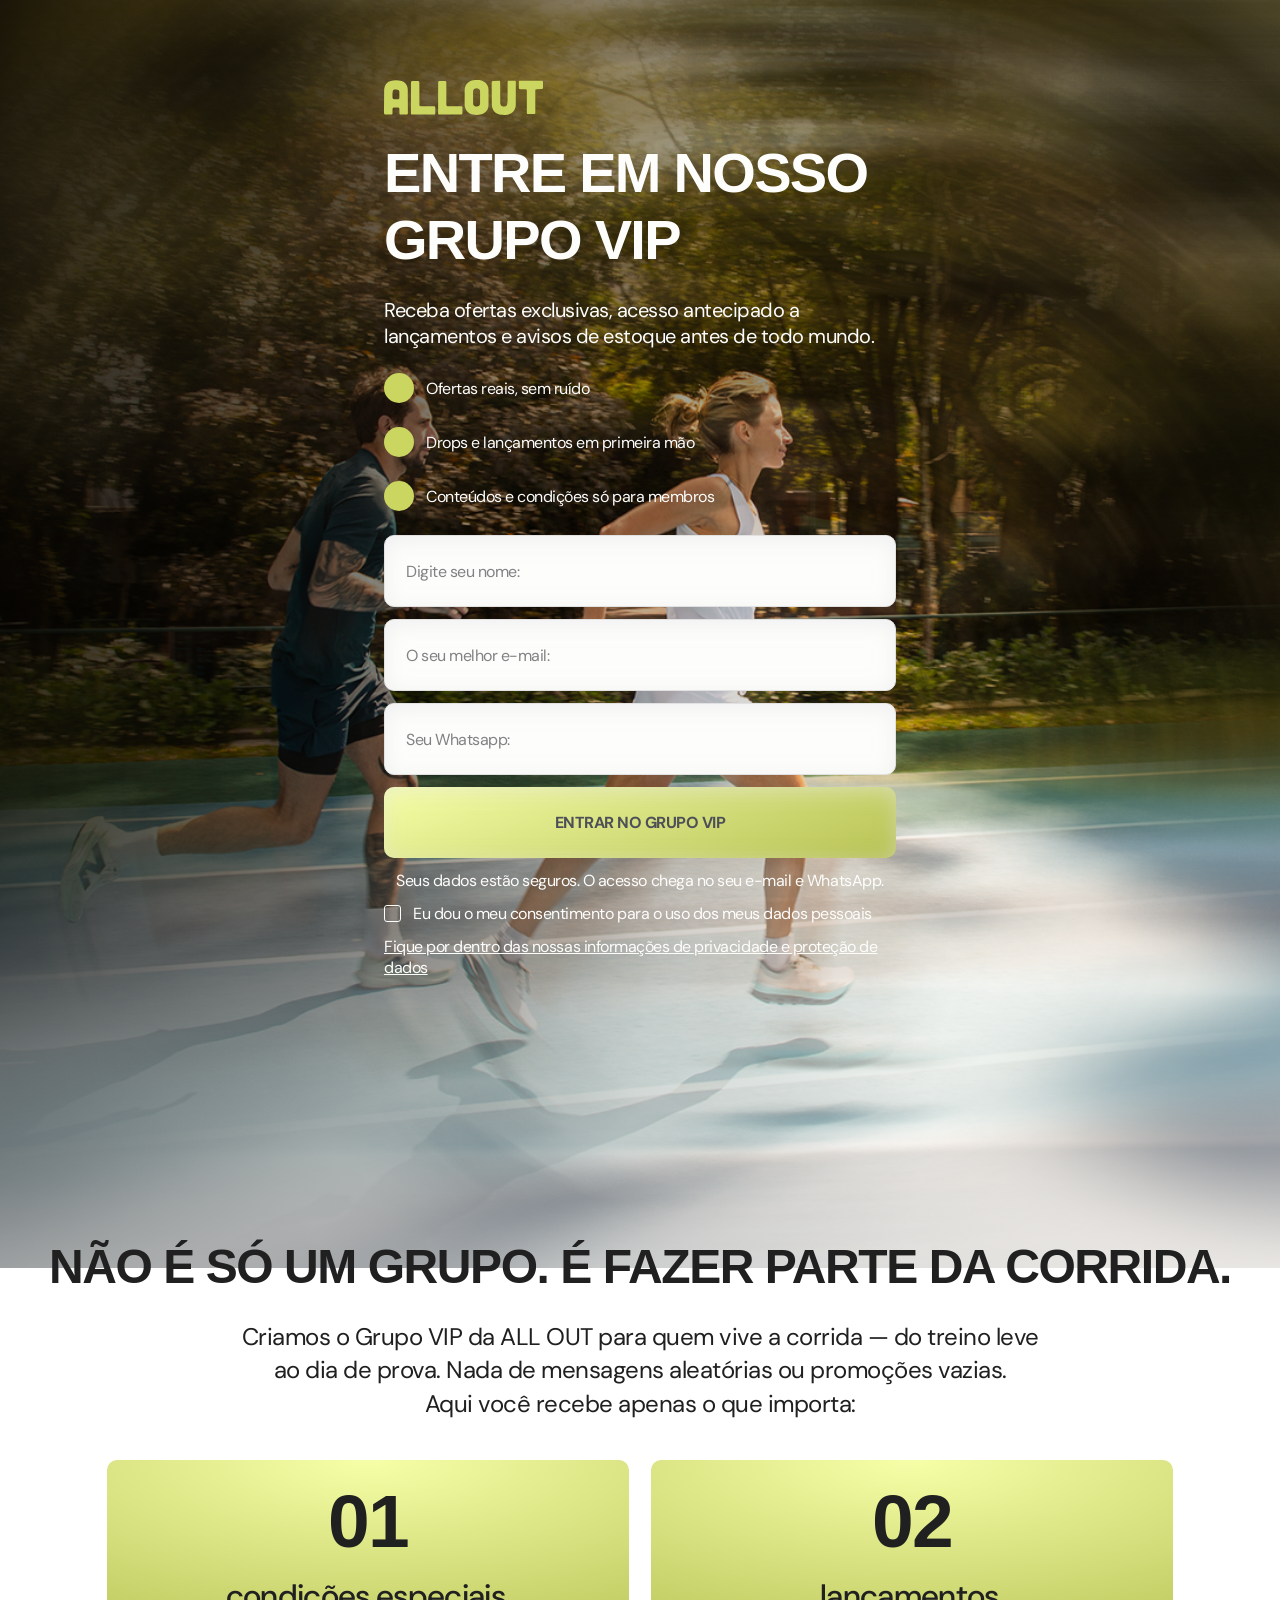
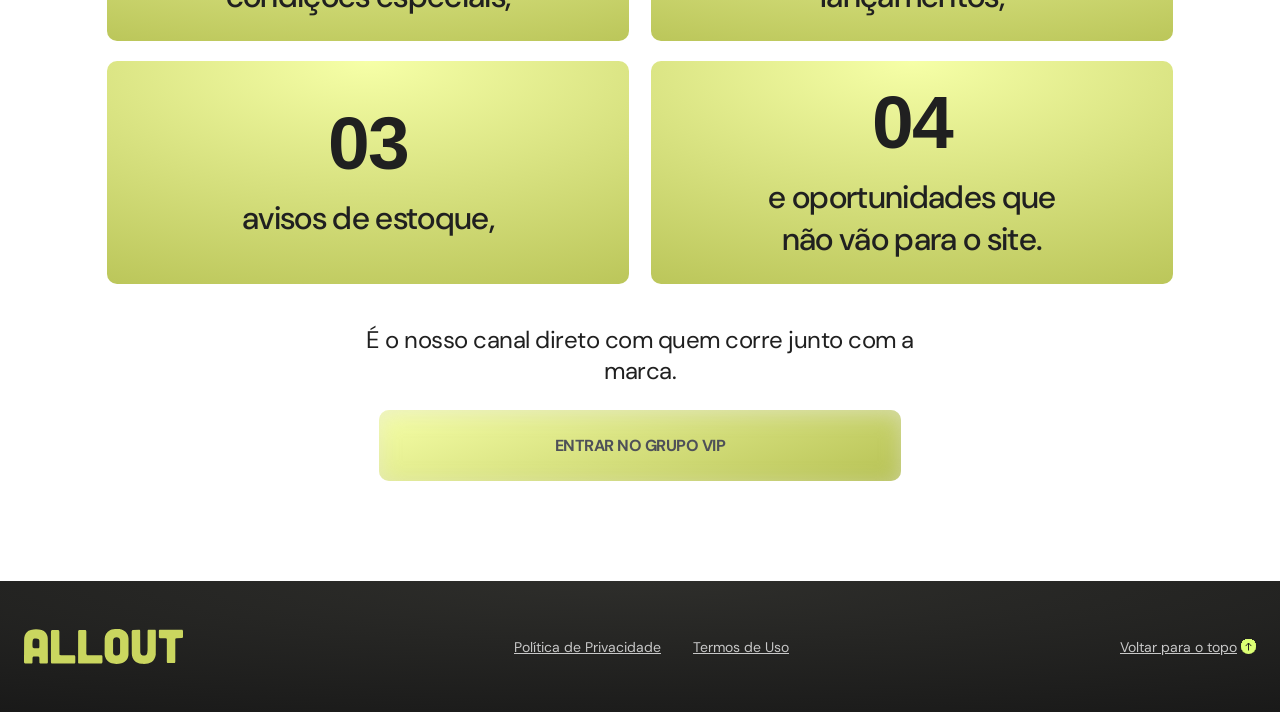
==== landing-vip/index.html @ 73d574d3 "primeiro commit test" ====
<!DOCTYPE html>
<html lang="pt-BR">
<head>
<meta charset="UTF-8">
<meta name="viewport" content="width=device-width, initial-scale=1.0">
<title>ALL OUT | Grupo VIP</title>
<link rel="preconnect" href="https://fonts.googleapis.com">
<link rel="preconnect" href="https://fonts.gstatic.com" crossorigin>
<link href="https://fonts.googleapis.com/css2?family=DM+Sans:ital,wght@0,400;0,500;0,700;1,400&display=swap" rel="stylesheet">
<link rel="stylesheet" href="style.css">
</head>
<body>

<header class="hero" id="top">
  <div class="hero__bg" aria-hidden="true"></div>
  <div class="hero__overlay" aria-hidden="true"></div>

  <div class="container hero__content">
    <img src="assets/logo.svg" alt="ALL OUT" class="logo">

    <h1 class="hero__title">entre em nosso<br>grupo VIP</h1>

    <p class="hero__lead">
      Receba ofertas exclusivas, acesso antecipado a lançamentos e avisos de estoque antes de todo mundo.
    </p>

    <ul class="hero__features">
      <li><span class="dot"></span>Ofertas reais, sem ruído</li>
      <li><span class="dot"></span>Drops e lançamentos em primeira mão</li>
      <li><span class="dot"></span>Conteúdos e condições só para membros</li>
    </ul>

    <form class="vip-form" id="vip-form" novalidate>
      <div class="field">
        <input type="text" id="name" name="name" placeholder="Digite seu nome:" autocomplete="name" required>
      </div>
      <div class="field">
        <input type="email" id="email" name="email" placeholder="O seu melhor e-mail:" autocomplete="email" required>
      </div>
      <div class="field">
        <input type="tel" id="whatsapp" name="whatsapp" placeholder="Seu Whatsapp:" autocomplete="tel" required>
      </div>

      <button type="submit" class="btn-cta" id="submit-btn">
        <span class="btn-cta__label">Entrar no Grupo VIP</span>
      </button>

      <p class="form__note">Seus dados estão seguros. O acesso chega no seu e-mail e WhatsApp.</p>

      <label class="consent">
        <input type="checkbox" id="consent" name="consent" required>
        <span class="consent__box" aria-hidden="true"></span>
        <span>Eu dou o meu consentimento para o uso dos meus dados pessoais</span>
      </label>

      <a href="politica-privacidade.html" class="privacy-link">Fique por dentro das nossas informações de privacidade e proteção de dados</a>

      <p class="form__status" id="form-status" role="status" aria-live="polite"></p>
    </form>
  </div>
</header>

<main class="benefits">
  <div class="container">
    <h2 class="benefits__title">Não é só um grupo. É fazer parte da corrida.</h2>
    <p class="benefits__lead">
      Criamos o Grupo VIP da ALL OUT para quem vive a corrida — do treino leve ao dia de prova.
      Nada de mensagens aleatórias ou promoções vazias.<br>
      Aqui você recebe apenas o que importa:
    </p>

    <div class="benefits__grid">
      <div class="benefit-card">
        <span class="benefit-card__num">01</span>
        <p>condições especiais,</p>
      </div>
      <div class="benefit-card">
        <span class="benefit-card__num">02</span>
        <p>lançamentos,</p>
      </div>
      <div class="benefit-card">
        <span class="benefit-card__num">03</span>
        <p>avisos de estoque,</p>
      </div>
      <div class="benefit-card">
        <span class="benefit-card__num">04</span>
        <p>e oportunidades que não vão para o site.</p>
      </div>
    </div>

    <p class="benefits__closing">É o nosso canal direto com quem corre junto com a marca.</p>

    <button type="button" class="btn-cta btn-cta--secondary" data-scroll-to="name">
      <span class="btn-cta__label">Entrar no Grupo VIP</span>
    </button>
  </div>
</main>

<footer class="site-footer">
  <div class="container footer__inner">
    <img src="assets/logo.svg" alt="ALL OUT" class="logo logo--footer">

    <nav class="footer__links">
      <a href="politica-privacidade.html">Política de Privacidade</a>
      <a href="politica-privacidade.html">Termos de Uso</a>
    </nav>

    <a href="#top" class="back-to-top">
      Voltar para o topo
      <img src="assets/arrow-top.svg" alt="">
    </a>
  </div>
</footer>

<script src="script.js"></script>
</body>
</html>
---- landing-vip/style.css ----
/* ---------- Tokens ---------- */
:root {
  --color-bg-dark-1: #2e2e2b;
  --color-bg-dark-2: #151515;
  --color-lime-1: #f6ffa7;
  --color-lime-2: #d6e07e;
  --color-lime-3: #b7c254;
  --color-lime-accent: #cad65f;
  --color-text-dark: #202020;
  --color-text-white: #fdfdfc;
  --color-text-muted: #c8c8c8;
  --color-text-placeholder: #828284;
  --color-text-btn: #4e5058;
  --color-border: #e1e1e1;
  --radius: 10px;
  --font-heading: 'Obvia Condensed', 'Oswald', 'Arial Narrow', sans-serif;
  --font-body: 'DM Sans', -apple-system, sans-serif;
  --container-width: 1280px;
}

/* ---------- Reset ---------- */
* { box-sizing: border-box; margin: 0; padding: 0; }
html { scroll-behavior: smooth; }
body {
  font-family: var(--font-body);
  color: var(--color-text-dark);
  background: #fff;
  -webkit-font-smoothing: antialiased;
}
img { max-width: 100%; display: block; }
button { font: inherit; cursor: pointer; border: none; background: none; }
a { color: inherit; }
ul { list-style: none; }

.container {
  width: 100%;
  max-width: var(--container-width);
  margin-inline: auto;
  padding-inline: 24px;
}

/* ---------- Buttons ---------- */
.btn-cta {
  display: flex;
  align-items: center;
  justify-content: center;
  width: 100%;
  height: 71px;
  border-radius: var(--radius);
  background: linear-gradient(160deg, var(--color-lime-1), var(--color-lime-2) 50%, var(--color-lime-3));
  box-shadow: inset 0 4px 20px 0 rgba(227, 227, 227, 0.5);
  transition: transform .15s ease, box-shadow .15s ease;
}
.btn-cta:hover { transform: translateY(-1px); }
.btn-cta:active { transform: translateY(0); }
.btn-cta__label {
  font-family: var(--font-body);
  font-weight: 700;
  font-size: 16px;
  letter-spacing: -0.48px;
  text-transform: uppercase;
  color: var(--color-text-btn);
}
.btn-cta:disabled { opacity: .6; cursor: default; transform: none; }
.btn-cta--secondary { max-width: 522px; margin-inline: auto; }

/* ================= HERO ================= */
.hero {
  position: relative;
  overflow: hidden;
  background: var(--color-bg-dark-2);
  padding-top: 90px;
  padding-bottom: 160px;
}
.hero__bg {
  position: absolute;
  inset: 0;
  background-image: url("assets/bg-mobile.png");
  background-size: cover;
  background-position: center top;
}
.hero__overlay {
  position: absolute;
  inset: 0;
  background:
    linear-gradient(180deg, rgba(0,0,0,.15) 0%, rgba(0,0,0,.55) 55%, rgba(0,0,0,.75) 80%, var(--color-bg-dark-2) 100%);
}
.hero__content {
  position: relative;
  z-index: 1;
  display: flex;
  flex-direction: column;
  align-items: flex-start;
  gap: 24px;
}
.logo { width: 122px; height: auto; }

.hero__title {
  font-family: var(--font-heading);
  font-weight: 600;
  text-transform: uppercase;
  font-size: 42px;
  line-height: 1.2;
  letter-spacing: -1.2px;
  color: var(--color-text-white);
  max-width: 330px;
}

.hero__lead {
  font-size: 18px;
  line-height: 1.3;
  letter-spacing: -0.5px;
  color: var(--color-text-white);
  max-width: 340px;
}

.hero__features {
  display: flex;
  flex-direction: column;
  gap: 14px;
}
.hero__features li {
  display: flex;
  align-items: center;
  gap: 12px;
  font-size: 16px;
  letter-spacing: -0.48px;
  color: var(--color-text-white);
}
.dot {
  flex-shrink: 0;
  width: 30px;
  height: 30px;
  border-radius: 50%;
  background: var(--color-lime-accent);
}

/* ---------- Form ---------- */
.vip-form {
  width: 100%;
  max-width: 522px;
  display: flex;
  flex-direction: column;
  gap: 12px;
}
.field {
  border: 1px solid var(--color-border);
  border-radius: var(--radius);
  background: var(--color-text-white);
  box-shadow: inset 0 4px 20px 0 rgba(227, 227, 227, 0.5);
}
.field input {
  width: 100%;
  height: 70px;
  padding: 0 21px;
  border: none;
  background: transparent;
  border-radius: inherit;
  font-family: var(--font-body);
  font-size: 16px;
  letter-spacing: -0.48px;
  color: var(--color-text-dark);
}
.field input::placeholder { color: var(--color-text-placeholder); }
.field input:focus { outline: 2px solid var(--color-lime-accent); outline-offset: -2px; }

.form__note {
  font-size: 16px;
  letter-spacing: -0.48px;
  color: var(--color-text-white);
  text-align: center;
}

.consent {
  display: flex;
  align-items: flex-start;
  gap: 12px;
  cursor: pointer;
  font-size: 16px;
  letter-spacing: -0.48px;
  color: var(--color-text-white);
}
.consent input[type="checkbox"] {
  position: absolute;
  opacity: 0;
  width: 17px;
  height: 17px;
}
.consent__box {
  flex-shrink: 0;
  width: 17px;
  height: 17px;
  margin-top: 2px;
  border: 1px solid var(--color-text-white);
  border-radius: 3px;
}
.consent input:checked + .consent__box {
  background: var(--color-lime-accent);
  border-color: var(--color-lime-accent);
}
.consent input:focus-visible + .consent__box { outline: 2px solid var(--color-lime-accent); outline-offset: 2px; }

.privacy-link {
  font-size: 16px;
  letter-spacing: -0.48px;
  color: var(--color-text-white);
  text-decoration: underline;
}

.form__status {
  font-size: 14px;
  min-height: 18px;
  color: var(--color-lime-1);
}
.form__status[data-state="error"] { color: #ff9b9b; }

/* ================= BENEFITS ================= */
.benefits {
  padding: 80px 0 60px;
  text-align: center;
}
.benefits__title {
  font-family: var(--font-heading);
  font-weight: 600;
  text-transform: uppercase;
  font-size: 34px;
  line-height: 1.2;
  letter-spacing: -1px;
  margin-bottom: 24px;
}
.benefits__lead {
  font-size: 18px;
  line-height: 1.4;
  letter-spacing: -0.5px;
  max-width: 520px;
  margin: 0 auto 40px;
}

.benefits__grid {
  display: grid;
  grid-template-columns: 1fr;
  gap: 16px;
  margin-bottom: 40px;
}
.benefit-card {
  display: flex;
  flex-direction: column;
  align-items: center;
  justify-content: center;
  gap: 16px;
  padding: 24px;
  min-height: 190px;
  border-radius: var(--radius);
  background: radial-gradient(120% 120% at 50% 0%, var(--color-lime-1), var(--color-lime-2) 50%, var(--color-lime-3));
}
.benefit-card__num {
  font-family: var(--font-heading);
  font-weight: 600;
  text-transform: uppercase;
  font-size: 56px;
  letter-spacing: -1.7px;
  line-height: 1;
}
.benefit-card p {
  font-family: var(--font-body);
  font-weight: 500;
  font-size: 22px;
  letter-spacing: -0.66px;
  max-width: 230px;
}

.benefits__closing {
  font-size: 18px;
  letter-spacing: -0.5px;
  max-width: 340px;
  margin: 0 auto 24px;
}

/* ================= FOOTER ================= */
.site-footer {
  background: radial-gradient(120% 140% at 50% 0%, var(--color-bg-dark-1), var(--color-bg-dark-2));
  padding: 48px 0;
}
.footer__inner {
  display: flex;
  flex-direction: column;
  align-items: center;
  gap: 24px;
  text-align: center;
}
.logo--footer { width: 122px; }
.footer__links {
  display: flex;
  gap: 32px;
  font-size: 14px;
  color: var(--color-text-muted);
}
.footer__links a { text-decoration: underline; }
.back-to-top {
  display: inline-flex;
  align-items: center;
  gap: 4px;
  font-size: 14px;
  color: var(--color-text-muted);
}
.back-to-top img { width: 15px; height: 15px; }

/* ================= DESKTOP (>= 1024px) ================= */
@media (min-width: 1024px) {
  .hero { padding-top: 60px; padding-bottom: 260px; }
  .hero__bg { background-image: url("assets/bg-desktop.png"); background-position: right center; }
  .hero__overlay {
    background: linear-gradient(100deg,
      rgba(0,0,0,.75) 0%,
      rgba(0,0,0,.45) 30%,
      rgba(0,0,0,.15) 55%,
      rgba(0,0,0,0) 75%);
  }
  .hero__content {
    max-width: 560px;
    padding-top: 20px;
  }
  .logo { width: 159px; }
  .hero__title { font-size: 56px; max-width: none; letter-spacing: -1.7px; }
  .hero__lead { font-size: 20px; max-width: 494px; }
  .hero__features { flex-direction: row; flex-wrap: wrap; gap: 24px 40px; }

  .benefits { padding: 140px 0 100px; margin-top: -170px; position: relative; z-index: 1; }
  .benefits::before {
    content: "";
    position: absolute;
    inset: -170px 0 0;
    z-index: -1;
    background: linear-gradient(180deg, transparent 0%, #fff 55%);
    pointer-events: none;
  }
  .benefits__title { font-size: 48px; letter-spacing: -1.44px; }
  .benefits__lead { font-size: 24px; max-width: 812px; }
  .benefits__grid {
    grid-template-columns: repeat(2, 1fr);
    max-width: 1066px;
    margin-inline: auto;
    gap: 20px 22px;
  }
  .benefit-card { min-height: 172px; }
  .benefit-card__num { font-size: 75px; }
  .benefit-card p { font-size: 32px; max-width: 325px; }
  .benefits__closing { font-size: 24px; max-width: 615px; }

  .footer__inner { flex-direction: row; justify-content: space-between; text-align: left; }
}
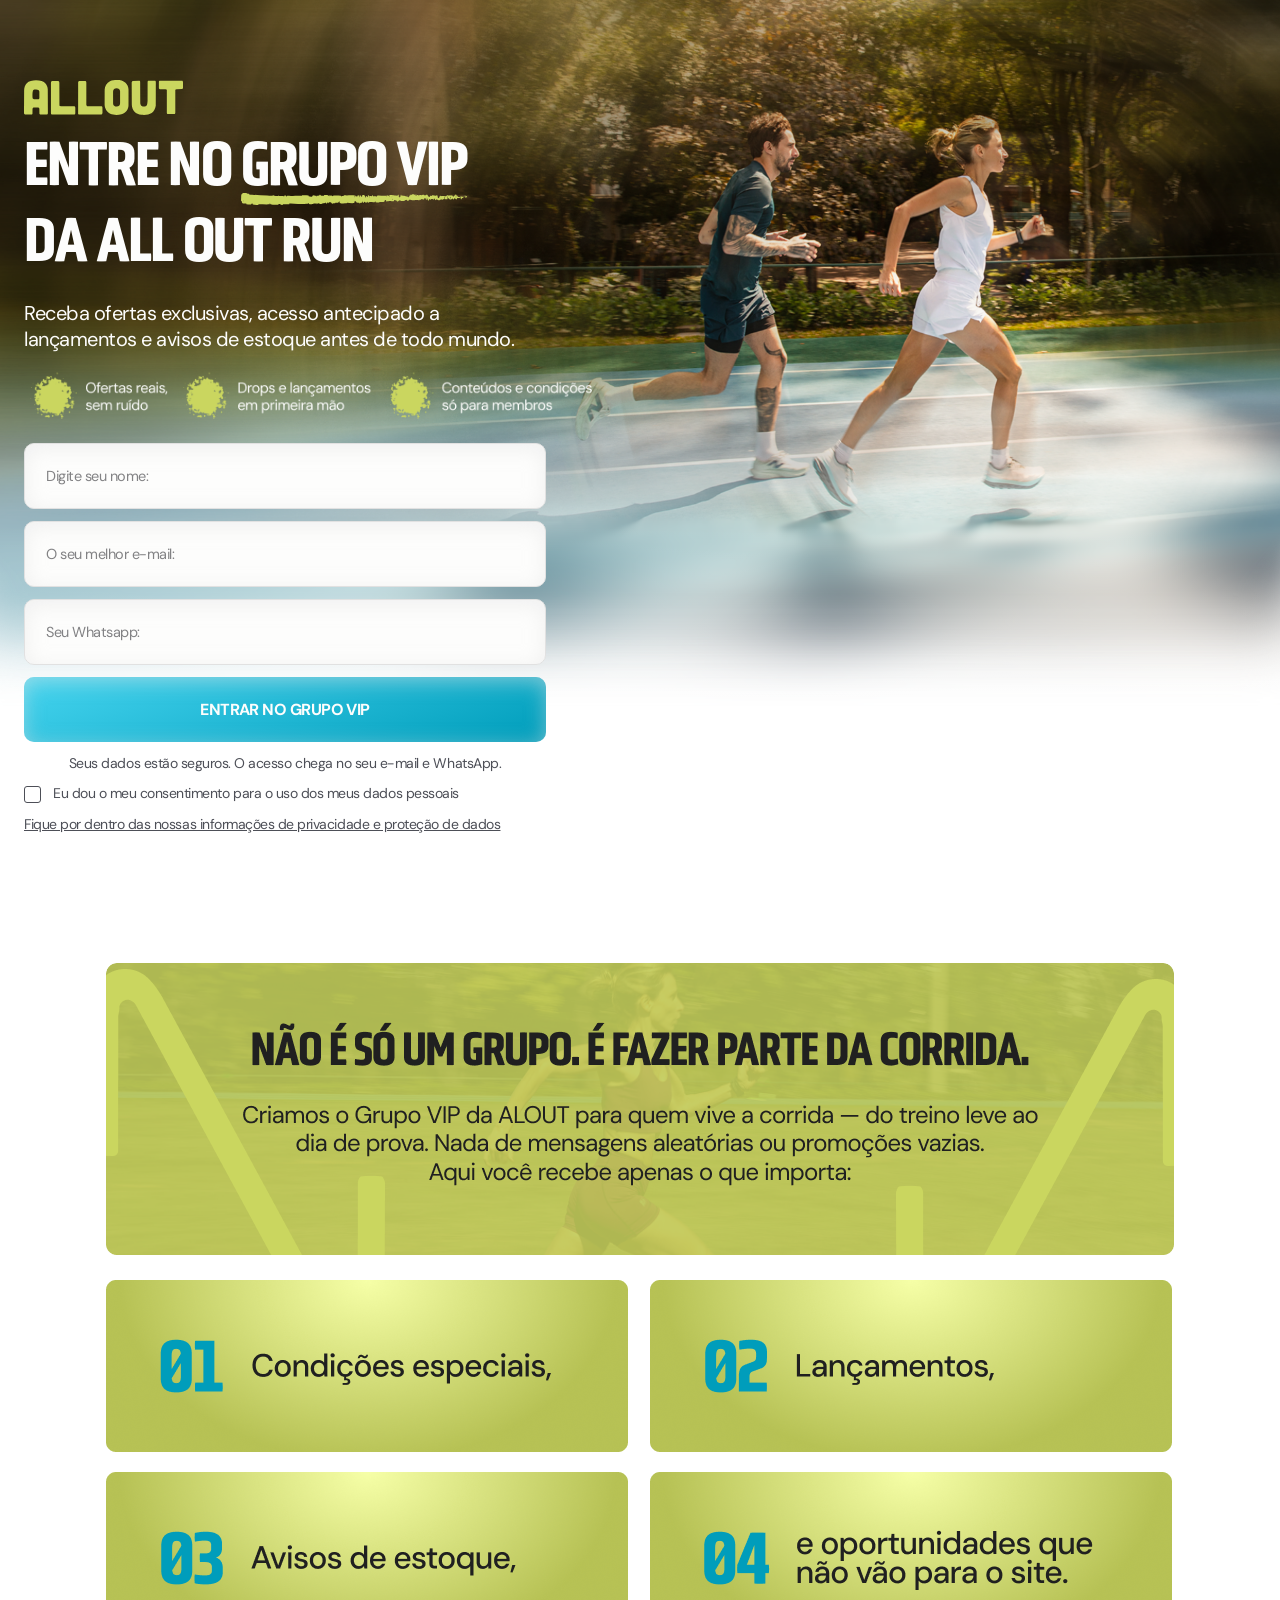
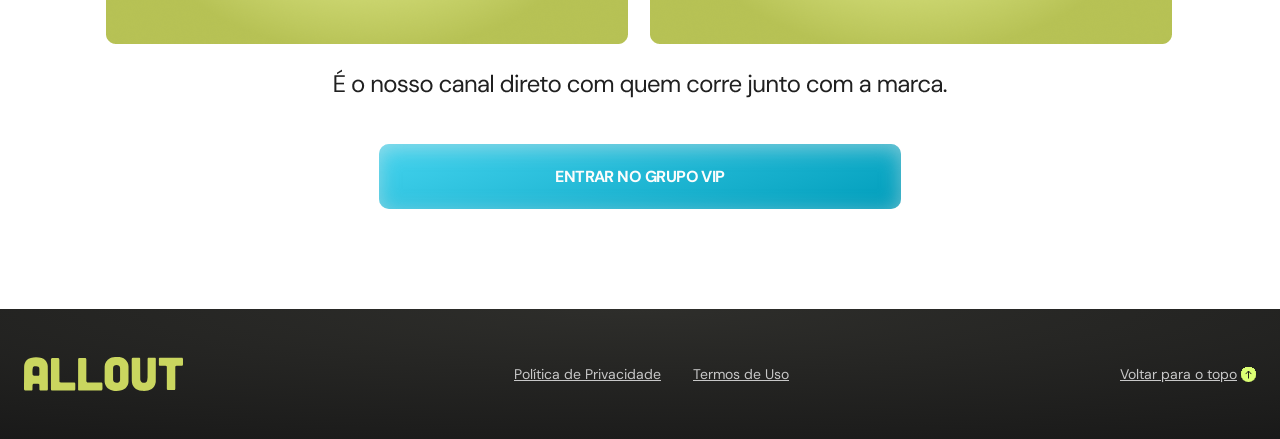
==== commit cf59d02a: "entrega1" ====
--- a/landing-vip/index.html
+++ b/landing-vip/index.html
@@ -7,28 +7,28 @@
 <link rel="preconnect" href="https://fonts.googleapis.com">
 <link rel="preconnect" href="https://fonts.gstatic.com" crossorigin>
 <link href="https://fonts.googleapis.com/css2?family=DM+Sans:ital,wght@0,400;0,500;0,700;1,400&display=swap" rel="stylesheet">
-<link rel="stylesheet" href="style.css">
+<link rel="stylesheet" href="style.css?v=15">
 </head>
 <body>
 
 <header class="hero" id="top">
-  <div class="hero__bg" aria-hidden="true"></div>
+  <img src="assets/bg-mobile2.png" alt="" class="hero__bg hero__bg--mobile" aria-hidden="true">
+  <img src="assets/bg-desk3.png" alt="" class="hero__bg hero__bg--desktop" aria-hidden="true">
   <div class="hero__overlay" aria-hidden="true"></div>
 
   <div class="container hero__content">
     <img src="assets/logo.svg" alt="ALL OUT" class="logo">
 
-    <h1 class="hero__title">entre em nosso<br>grupo VIP</h1>
+    <h1 class="hero__title"><span class="hero__title-desktop">Entre no <span class="hero__title-highlight">Grupo VIP</span><br>da ALL OUT RUN</span><span class="hero__title-mobile">Entre no <span class="hero__title-highlight">Grupo VIP</span><br>da ALLOUT</span></h1>
 
     <p class="hero__lead">
       Receba ofertas exclusivas, acesso antecipado a lançamentos e avisos de estoque antes de todo mundo.
     </p>
 
-    <ul class="hero__features">
-      <li><span class="dot"></span>Ofertas reais, sem ruído</li>
-      <li><span class="dot"></span>Drops e lançamentos em primeira mão</li>
-      <li><span class="dot"></span>Conteúdos e condições só para membros</li>
-    </ul>
+    <div class="hero__features">
+      <img src="assets/mobile_frame9.png" alt="Ofertas reais, sem ruído — Drops e lançamentos em primeira mão — Conteúdos e condições só para membros" class="hero__features-img hero__features-img--mobile">
+      <img src="assets/desktop_frame9.png" alt="Ofertas reais, sem ruído — Drops e lançamentos em primeira mão — Conteúdos e condições só para membros" class="hero__features-img hero__features-img--desktop">
+    </div>
 
     <form class="vip-form" id="vip-form" novalidate>
       <div class="field">
@@ -42,7 +42,7 @@
       </div>
 
       <button type="submit" class="btn-cta" id="submit-btn">
-        <span class="btn-cta__label">Entrar no Grupo VIP</span>
+        <span class="btn-cta__label">ENTRAR NO GRUPO VIP</span>
       </button>
 
       <p class="form__note">Seus dados estão seguros. O acesso chega no seu e-mail e WhatsApp.</p>
@@ -62,33 +62,15 @@
 
 <main class="benefits">
   <div class="container">
-    <h2 class="benefits__title">Não é só um grupo. É fazer parte da corrida.</h2>
-    <p class="benefits__lead">
-      Criamos o Grupo VIP da ALL OUT para quem vive a corrida — do treino leve ao dia de prova.
-      Nada de mensagens aleatórias ou promoções vazias.<br>
-      Aqui você recebe apenas o que importa:
-    </p>
+    <img
+      src="assets/mobile_frame1707478865.png"
+      alt="Não é só um grupo. É fazer parte da corrida. Criamos o Grupo VIP da ALL OUT para quem vive a corrida — do treino leve ao dia de prova. Nada de mensagens aleatórias ou promoções vazias. Aqui você recebe apenas o que importa: 01 condições especiais, 02 lançamentos, 03 avisos de estoque, 04 e oportunidades que não vão para o site."
+      class="benefits__image benefits__image--mobile">
 
-    <div class="benefits__grid">
-      <div class="benefit-card">
-        <span class="benefit-card__num">01</span>
-        <p>condições especiais,</p>
-      </div>
-      <div class="benefit-card">
-        <span class="benefit-card__num">02</span>
-        <p>lançamentos,</p>
-      </div>
-      <div class="benefit-card">
-        <span class="benefit-card__num">03</span>
-        <p>avisos de estoque,</p>
-      </div>
-      <div class="benefit-card">
-        <span class="benefit-card__num">04</span>
-        <p>e oportunidades que não vão para o site.</p>
-      </div>
-    </div>
-
-    <p class="benefits__closing">É o nosso canal direto com quem corre junto com a marca.</p>
+    <img
+      src="assets/desktop_frame1707478858.png"
+      alt="Não é só um grupo. É fazer parte da corrida. Criamos o Grupo VIP da ALL OUT para quem vive a corrida — do treino leve ao dia de prova. Nada de mensagens aleatórias ou promoções vazias. Aqui você recebe apenas o que importa: 01 condições especiais, 02 lançamentos, 03 avisos de estoque, 04 e oportunidades que não vão para o site."
+      class="benefits__image benefits__image--desktop">
 
     <button type="button" class="btn-cta btn-cta--secondary" data-scroll-to="name">
       <span class="btn-cta__label">Entrar no Grupo VIP</span>
--- a/landing-vip/style.css
+++ b/landing-vip/style.css
@@ -1,5 +1,17 @@
+@font-face {
+  font-family: 'Obvia Condensed';
+  src: url('assets/fonts/obvia-condensed-medium.otf') format('opentype');
+  font-weight: 500;
+  font-style: normal;
+  font-display: swap;
+}
+
 /* ---------- Tokens ---------- */
 :root {
+  --color-cta-1: #45d4ef;
+  --color-cta-2: #22b8d5;
+  --color-cta-3: #11abc8;
+  --color-cta-4: #009dbb;
   --color-bg-dark-1: #2e2e2b;
   --color-bg-dark-2: #151515;
   --color-lime-1: #f6ffa7;
@@ -11,6 +23,7 @@
   --color-text-muted: #c8c8c8;
   --color-text-placeholder: #828284;
   --color-text-btn: #4e5058;
+  --color-text-gray: #4D4F57;
   --color-border: #e1e1e1;
   --radius: 10px;
   --font-heading: 'Obvia Condensed', 'Oswald', 'Arial Narrow', sans-serif;
@@ -21,6 +34,10 @@
 /* ---------- Reset ---------- */
 * { box-sizing: border-box; margin: 0; padding: 0; }
 html { scroll-behavior: smooth; }
+html, body {
+  width: 100%;
+  overflow-x: hidden;
+}
 body {
   font-family: var(--font-body);
   color: var(--color-text-dark);
@@ -36,7 +53,7 @@
   width: 100%;
   max-width: var(--container-width);
   margin-inline: auto;
-  padding-inline: 24px;
+  padding-inline: 36px;
 }
 
 /* ---------- Buttons ---------- */
@@ -45,9 +62,10 @@
   align-items: center;
   justify-content: center;
   width: 100%;
-  height: 71px;
+  height: 62px;
+  text-decoration: none;
   border-radius: var(--radius);
-  background: linear-gradient(160deg, var(--color-lime-1), var(--color-lime-2) 50%, var(--color-lime-3));
+  background: linear-gradient(160deg, var(--color-cta-1), var(--color-cta-2) 50%, var(--color-cta-3) 75%, var(--color-cta-4));
   box-shadow: inset 0 4px 20px 0 rgba(227, 227, 227, 0.5);
   transition: transform .15s ease, box-shadow .15s ease;
 }
@@ -56,10 +74,10 @@
 .btn-cta__label {
   font-family: var(--font-body);
   font-weight: 700;
-  font-size: 16px;
-  letter-spacing: -0.48px;
+  font-size: 15px;
+  letter-spacing: -0.54px;
   text-transform: uppercase;
-  color: var(--color-text-btn);
+  color: var(--color-text-white);
 }
 .btn-cta:disabled { opacity: .6; cursor: default; transform: none; }
 .btn-cta--secondary { max-width: 522px; margin-inline: auto; }
@@ -67,43 +85,90 @@
 /* ================= HERO ================= */
 .hero {
   position: relative;
+  width: 100%;
   overflow: hidden;
-  background: var(--color-bg-dark-2);
+  background: #fff;
   padding-top: 90px;
   padding-bottom: 160px;
 }
-.hero__bg {
+/*
+  bg-mobile2.png já vem com o esmaecimento pronto do Figma; só reforçamos
+  o final (85% -> 100%) com uma mask-image pra garantir transparência
+  total na última faixa, sem mexer no resto (que já está correto).
+
+  bg-desk2.png (desktop) é uma foto "crua" (sem esmaecimento/transparência
+  compostos) — exibida sem blur, via object-fit:cover preenchendo todo o
+  .hero (em vez de width:100%/height:auto, que cortava de forma
+  imprevisível quando a altura natural da imagem não batia com a altura
+  do .hero).
+*/
+.hero__bg--mobile {
+  position: absolute;
+  top: 0;
+  left: 0;
+  width: 100%;
+  height: auto;
+  z-index: 0;
+  -webkit-mask-image: linear-gradient(to bottom, black 85%, transparent 100%);
+  mask-image: linear-gradient(to bottom, black 85%, transparent 100%);
+}
+.hero__bg--desktop {
+  display: none;
+  position: absolute;
+  top: 0;
+  left: 0;
+  width: 100%;
+  height: auto;
+  z-index: 0;
+}
+.hero__overlay {
   position: absolute;
   inset: 0;
-  background-image: url("assets/bg-mobile.png");
-  background-size: cover;
-  background-position: center top;
-}
-.hero__overlay {
-  position: absolute;
-  inset: 0;
+  z-index: 1;
+  /* Removido a pedido: estava criando um degradê escuro à esquerda que
+     lia como uma "máscara" indesejada sobre o background.
   background:
-    linear-gradient(180deg, rgba(0,0,0,.15) 0%, rgba(0,0,0,.55) 55%, rgba(0,0,0,.75) 80%, var(--color-bg-dark-2) 100%);
+    linear-gradient(180deg, rgba(0,0,0,.15) 0%, rgba(0,0,0,.4) 35%, rgba(0,0,0,0) 60%);
+  */
 }
 .hero__content {
   position: relative;
-  z-index: 1;
+  z-index: 2;
   display: flex;
   flex-direction: column;
   align-items: flex-start;
-  gap: 24px;
+  gap: clamp(10px, 1.5vw, 16px);
+  padding-top: 340px;
 }
 .logo { width: 122px; height: auto; }
 
 .hero__title {
   font-family: var(--font-heading);
-  font-weight: 600;
+  font-weight: 500;
   text-transform: uppercase;
-  font-size: 42px;
+  font-size: 36px;
   line-height: 1.2;
-  letter-spacing: -1.2px;
-  color: var(--color-text-white);
-  max-width: 330px;
+  letter-spacing: -1.08px;
+  color: var(--color-text-white);
+}
+.hero__title-desktop { display: none; }
+.hero__title-mobile { display: inline; }
+.hero__title-highlight {
+  position: relative;
+  display: inline-block;
+}
+.hero__title-highlight::after {
+  content: "";
+  display: none;
+  position: absolute;
+  left: 0;
+  top: 100%;
+  width: 100%;
+  height: 8px;
+  margin-top: -8px;
+  background-image: url("assets/title-underline.svg");
+  background-repeat: no-repeat;
+  background-size: 100% 100%;
 }
 
 .hero__lead {
@@ -114,26 +179,11 @@
   max-width: 340px;
 }
 
-.hero__features {
-  display: flex;
-  flex-direction: column;
-  gap: 14px;
-}
-.hero__features li {
-  display: flex;
-  align-items: center;
-  gap: 12px;
-  font-size: 16px;
-  letter-spacing: -0.48px;
-  color: var(--color-text-white);
-}
-.dot {
-  flex-shrink: 0;
-  width: 30px;
-  height: 30px;
-  border-radius: 50%;
-  background: var(--color-lime-accent);
-}
+.hero__features-img {
+  max-width: 90%;
+  height: auto;
+}
+.hero__features-img--desktop { display: none; }
 
 /* ---------- Form ---------- */
 .vip-form {
@@ -151,13 +201,13 @@
 }
 .field input {
   width: 100%;
-  height: 70px;
+  height: 62px;
   padding: 0 21px;
   border: none;
   background: transparent;
   border-radius: inherit;
   font-family: var(--font-body);
-  font-size: 16px;
+  font-size: 14px;
   letter-spacing: -0.48px;
   color: var(--color-text-dark);
 }
@@ -165,7 +215,7 @@
 .field input:focus { outline: 2px solid var(--color-lime-accent); outline-offset: -2px; }
 
 .form__note {
-  font-size: 16px;
+  font-size: 14px;
   letter-spacing: -0.48px;
   color: var(--color-text-white);
   text-align: center;
@@ -176,7 +226,7 @@
   align-items: flex-start;
   gap: 12px;
   cursor: pointer;
-  font-size: 16px;
+  font-size: 14px;
   letter-spacing: -0.48px;
   color: var(--color-text-white);
 }
@@ -201,7 +251,7 @@
 .consent input:focus-visible + .consent__box { outline: 2px solid var(--color-lime-accent); outline-offset: 2px; }
 
 .privacy-link {
-  font-size: 16px;
+  font-size: 14px;
   letter-spacing: -0.48px;
   color: var(--color-text-white);
   text-decoration: underline;
@@ -216,65 +266,32 @@
 
 /* ================= BENEFITS ================= */
 .benefits {
+  position: relative;
+  z-index: 1;
+  margin-top: -180px;
   padding: 80px 0 60px;
   text-align: center;
 }
-.benefits__title {
-  font-family: var(--font-heading);
-  font-weight: 600;
-  text-transform: uppercase;
-  font-size: 34px;
-  line-height: 1.2;
-  letter-spacing: -1px;
-  margin-bottom: 24px;
-}
-.benefits__lead {
-  font-size: 18px;
-  line-height: 1.4;
-  letter-spacing: -0.5px;
-  max-width: 520px;
-  margin: 0 auto 40px;
-}
-
-.benefits__grid {
-  display: grid;
-  grid-template-columns: 1fr;
-  gap: 16px;
-  margin-bottom: 40px;
-}
-.benefit-card {
+.benefits::before {
+  content: "";
+  position: absolute;
+  inset: -180px 0 0;
+  z-index: -1;
+  background: linear-gradient(180deg, transparent 0%, #fff 60%);
+  pointer-events: none;
+}
+.benefits .container {
   display: flex;
   flex-direction: column;
   align-items: center;
-  justify-content: center;
-  gap: 16px;
-  padding: 24px;
-  min-height: 190px;
-  border-radius: var(--radius);
-  background: radial-gradient(120% 120% at 50% 0%, var(--color-lime-1), var(--color-lime-2) 50%, var(--color-lime-3));
-}
-.benefit-card__num {
-  font-family: var(--font-heading);
-  font-weight: 600;
-  text-transform: uppercase;
-  font-size: 56px;
-  letter-spacing: -1.7px;
-  line-height: 1;
-}
-.benefit-card p {
-  font-family: var(--font-body);
-  font-weight: 500;
-  font-size: 22px;
-  letter-spacing: -0.66px;
-  max-width: 230px;
-}
-
-.benefits__closing {
-  font-size: 18px;
-  letter-spacing: -0.5px;
-  max-width: 340px;
-  margin: 0 auto 24px;
-}
+  gap: 25px;
+}
+.benefits__image {
+  width: 100%;
+  height: auto;
+  border-radius: 11px;
+}
+.benefits__image--desktop { display: none; }
 
 /* ================= FOOTER ================= */
 .site-footer {
@@ -305,10 +322,19 @@
 }
 .back-to-top img { width: 15px; height: 15px; }
 
-/* ================= DESKTOP (>= 1024px) ================= */
+/* ================= DESKTOP (>= 1024px) =================
+   TASK-DIV-31: o Figma só define 2 frames (1920px / 430px), sem anotação
+   de breakpoint. 1024px é mantido como corte de engenharia razoável
+   (decisão registrada aqui na ausência de definição no design). */
 @media (min-width: 1024px) {
+  .container { padding-inline: 24px; }
+
   .hero { padding-top: 60px; padding-bottom: 260px; }
-  .hero__bg { background-image: url("assets/bg-desktop.png"); background-position: right center; }
+  .hero__bg--mobile { display: none; }
+  .hero__bg--desktop { display: block; }
+  /* .hero__overlay removido a pedido: era este gradiente (100deg, preto
+     na esquerda fade pra transparente) que estava lendo como "máscara"
+     sobre o background.
   .hero__overlay {
     background: linear-gradient(100deg,
       rgba(0,0,0,.75) 0%,
@@ -316,36 +342,71 @@
       rgba(0,0,0,.15) 55%,
       rgba(0,0,0,0) 75%);
   }
+  */
   .hero__content {
-    max-width: 560px;
     padding-top: 20px;
   }
   .logo { width: 159px; }
-  .hero__title { font-size: 56px; max-width: none; letter-spacing: -1.7px; }
+  .hero__title { font-size: 64px; line-height: 1.2; max-width: none; letter-spacing: -1.92px; }
+  .hero__title-desktop { display: inline; }
+  .hero__title-mobile { display: none; }
+  .hero__title-highlight::after { display: block; height: 12px; margin-top: -14px; }
   .hero__lead { font-size: 20px; max-width: 494px; }
-  .hero__features { flex-direction: row; flex-wrap: wrap; gap: 24px 40px; }
-
-  .benefits { padding: 140px 0 100px; margin-top: -170px; position: relative; z-index: 1; }
-  .benefits::before {
-    content: "";
-    position: absolute;
-    inset: -170px 0 0;
-    z-index: -1;
-    background: linear-gradient(180deg, transparent 0%, #fff 55%);
-    pointer-events: none;
-  }
-  .benefits__title { font-size: 48px; letter-spacing: -1.44px; }
-  .benefits__lead { font-size: 24px; max-width: 812px; }
-  .benefits__grid {
-    grid-template-columns: repeat(2, 1fr);
-    max-width: 1066px;
-    margin-inline: auto;
-    gap: 20px 22px;
-  }
-  .benefit-card { min-height: 172px; }
-  .benefit-card__num { font-size: 75px; }
-  .benefit-card p { font-size: 32px; max-width: 325px; }
-  .benefits__closing { font-size: 24px; max-width: 615px; }
+  .field input { height: 70px; font-size: 16px; }
+  .btn-cta { height: 71px; }
+  .btn-cta__label { font-size: 18px; }
+  .form__note,
+  .consent,
+  .privacy-link { color: var(--color-text-gray); }
+  .consent__box { border-color: var(--color-text-gray); }
+  .hero__features-img--desktop { display: block; }
+  .hero__features-img--mobile { display: none; }
+
+  .benefits { padding: 140px 0 100px; margin-top: -300px; }
+  .benefits::before { inset: -300px 0 0; }
+  .benefits__image--mobile { display: none; }
+  .benefits__image--desktop { display: block; max-width: 1068px; }
 
   .footer__inner { flex-direction: row; justify-content: space-between; text-align: left; }
 }
+
+/* Redução progressiva do formulário (campos + botão) em telas grandes,
+   conforme a largura do dispositivo diminui de 1800 -> 1200px, antes de
+   chegar no breakpoint mobile (1024px). Combinado com min-width:1024px
+   pra não vazar pro mobile. */
+@media (min-width: 1024px) and (max-width: 1800px) {
+  .field input { height: 68px; font-size: 15.5px; }
+  .btn-cta { height: 69px; }
+  .btn-cta__label { font-size: 17px; }
+}
+@media (min-width: 1024px) and (max-width: 1600px) {
+  .field input { height: 66px; font-size: 15px; }
+  .btn-cta { height: 67px; }
+  .btn-cta__label { font-size: 16.5px; }
+}
+@media (min-width: 1024px) and (max-width: 1400px) {
+  .field input { height: 64px; font-size: 14.5px; }
+  .btn-cta { height: 65px; }
+  .btn-cta__label { font-size: 16px; }
+}
+@media (min-width: 1024px) and (max-width: 1200px) {
+  .field input { height: 62px; font-size: 14px; }
+  .btn-cta { height: 63px; }
+  .btn-cta__label { font-size: 15px; }
+}
+
+/* Padding superior do hero (mobile) também escalona conforme a largura,
+   pra manter os corredores visíveis sem texto sobreposto em qualquer
+   tamanho de tela abaixo do breakpoint desktop (1024px). */
+@media (min-width: 851px) and (max-width: 1023px) {
+  .hero__content { padding-top: 700px; }
+}
+@media (min-width: 721px) and (max-width: 850px) {
+  .hero__content { padding-top: 580px; }
+}
+@media (min-width: 531px) and (max-width: 720px) {
+  .hero__content { padding-top: 420px; }
+}
+@media (min-width: 480px) and (max-width: 530px) {
+  .hero__content { padding-top: 360px; }
+}
